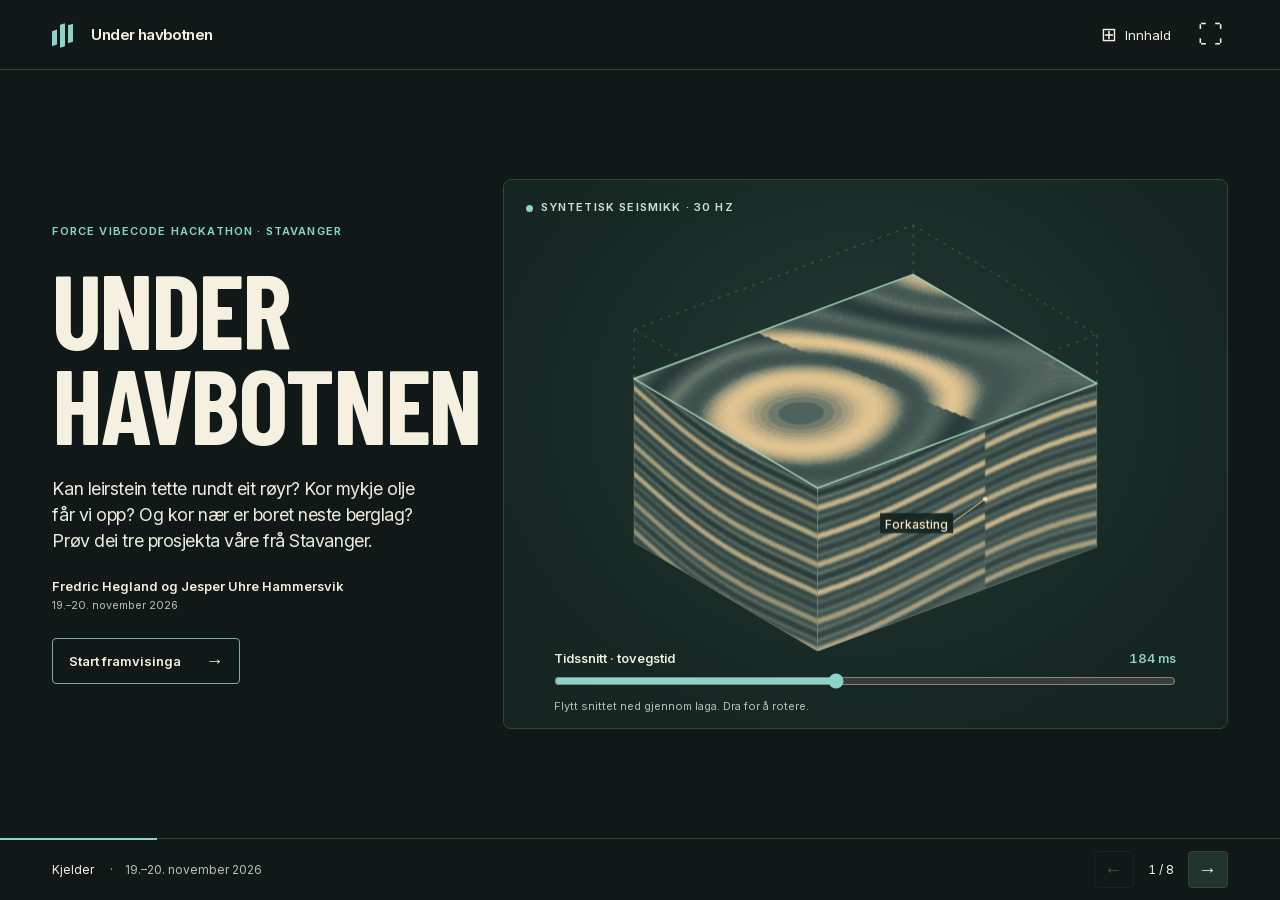
==== index.html @ 89a62d75 "Bygg om FORCE-framvisinga med interaktive geofaglege modellar" ====
<!doctype html>
<html lang="nn"><head><meta charset="utf-8"><meta name="viewport" content="width=device-width,initial-scale=1,viewport-fit=cover"><meta name="theme-color" content="#101a19"><title>Under havbotnen · FORCE VibeCode Hackathon</title><meta name="description" content="Tre geofaglege prosjekt frå FORCE VibeCode Hackathon i Stavanger. Utforsk leirstein, feltanslag og geostyring saman med Fredric og Jesper."><link rel="canonical" href="https://jeham3408.github.io/under-havbunnen/"><meta property="og:title" content="Under havbotnen | FORCE VibeCode Hackathon"><meta property="og:description" content="Kva kan vi lære frå ein brønn? Tre modellar du kan utforske sjølv."><meta property="og:image" content="https://jeham3408.github.io/under-havbunnen/media/stavanger.jpg"><meta property="og:image:alt" content="Fredric og Jesper på hackathonet i Stavanger."><meta property="og:url" content="https://jeham3408.github.io/under-havbunnen/"><meta property="og:type" content="website"><link rel="icon" href="data:,"><link rel="stylesheet" href="deck.css"></head>
<body><a href="#title" class="skip">Til lysbiletet</a>
<header><button id="word" class="word" aria-label="Til startsida"><span class="mark" aria-hidden="true"><i></i><i></i><i></i></span> Under havbotnen</button><div class="headtools"><button id="menu" aria-haspopup="dialog" aria-label="Opne innhald"><span class="gridico" aria-hidden="true">⊞</span> Innhald</button><button id="fs" aria-label="Fullskjerm" title="Fullskjerm (F)">⛶</button></div></header>
<main id="main"><article><div><p id="kicker"></p><h1 id="title" tabindex="-1">Under havbotnen</h1><p id="lead"></p><p id="detail"></p><div id="signature"></div><button class="start" id="start">Start framvisinga <b aria-hidden="true">→</b></button></div></article>
<section class="stage" aria-label="Figur og kontrollar">
<div id="hero"><div class="modeltag"><span class="pin"></span>Syntetisk seismikk · 30 Hz</div><canvas id="rock" aria-label="Roter ein tredimensjonal modell av seismiske refleksjonar. Bruk piltastane når figuren har fokus." tabindex="0"></canvas><div id="slicePanel"><div class="sliderlabel"><label for="slice">Tidssnitt · tovegstid</label><output for="slice" id="sliceValue">184 ms</output></div><input type="range" id="slice" min="80" max="310" value="184" step="1"><p>Flytt snittet ned gjennom laga. Dra for å rotere.</p></div></div>
<div id="embedded" hidden></div><figure id="credits" hidden><img alt="Fredric og Jesper ved arbeidsbordet framfor seismikkskjermen i Stavanger." src="media/stavanger.jpg"><figcaption>Arbeidsbordet vårt i Stavanger. Foto frå <a href="https://www.linkedin.com/feed/update/urn:li:activity:7530928332482232320/" target="_blank" rel="noopener">FORCE sitt innlegg ↗</a></figcaption></figure>
</section></main>
<footer><div class="rail" id="rail" aria-hidden="true"></div><button class="textbutton" id="refs" aria-haspopup="dialog">Kjelder</button><span class="footerlabel" id="footerlabel"></span><nav aria-label="Lysbilete"><button id="prev" aria-label="Førre lysbilete">←</button><span id="number"></span><button id="next" aria-label="Neste lysbilete">→</button></nav></footer>
<dialog id="dialog"><div class="dialogtop"><h2 id="dialogtitle"></h2><button id="close" aria-label="Lukk">×</button></div><div id="dialogbody"></div></dialog><p class="sr" id="announcement" aria-live="polite"></p>
<script defer src="hero.js"></script><script defer src="deck.js"></script></body></html>
---- deck.css ----
@font-face{font-family:Barlow;src:url('fonts/barlow.woff2') format('woff2');font-weight:700;font-display:swap}
@font-face{font-family:Inter;src:url('fonts/inter.woff2') format('woff2');font-weight:100 900;font-display:swap}
:root{color-scheme:dark;--ground:#101918;--ink:#f5f0df;--dim:#b3c1b8;--mint:#8bd4c8;--line:#35433e;--gold:#e3b780;--pad:clamp(20px,4.1vw,76px);font-family:Inter,Arial,sans-serif;background:var(--ground);color:var(--ink)}
*{box-sizing:border-box}html,body{margin:0;min-height:100%;}body{min-height:100svh;display:flex;flex-direction:column}button,a,input{-webkit-tap-highlight-color:transparent}button{font:inherit;color:inherit;cursor:pointer;border:0;background:none}button:hover,a:hover{color:#a7e7da}button:focus-visible,a:focus-visible,input:focus-visible,canvas:focus-visible{outline:2px solid var(--mint);outline-offset:3px}button:disabled{opacity:.25;cursor:default}a{color:var(--mint);text-underline-offset:3px}body>header{height:70px;flex:none;display:flex;align-items:center;justify-content:space-between;padding:0 var(--pad);border-bottom:1px solid var(--line)}.word{display:flex;align-items:center;gap:12px;font-size:15px;font-weight:630;padding:10px 0;letter-spacing:-.04em}.mark{width:27px;height:23px;display:flex;gap:3px;align-items:center;transform:skewY(-17deg)}.mark i{width:5px;background:var(--mint);height:15px}.mark i:nth-child(2){height:23px}.mark i:nth-child(3){height:18px}.headtools{display:flex;align-items:center;gap:17px}.headtools button{font-size:13px;min-height:42px;padding:3px 5px}.gridico{font-size:19px;vertical-align:-1px;margin-right:4px}#fs{font-family:Arial,sans-serif;font-size:25px}.sr,.skip:not(:focus){position:absolute;width:1px;height:1px;margin:-1px;clip-path:inset(50%);overflow:hidden}.skip:focus{position:absolute;z-index:5;background:var(--ground);padding:12px}
main{width:100%;margin:auto;display:grid;grid-template-columns:minmax(260px,0.77fr) minmax(0,1.37fr);align-items:center;gap:clamp(22px,3.35vw,66px);padding:clamp(20px,3.1vh,42px) var(--pad);flex:1 0 auto;max-width:2050px}article{align-self:stretch;display:flex;align-items:center}article>div{width:100%}#kicker,.modeltag,.over{color:var(--mint);font-size:11px;line-height:1.45;font-weight:630;letter-spacing:.105em;text-transform:uppercase}#kicker{margin:0 0 clamp(14px,2.4vh,25px)}h1,.dialogtop h2{font:700 clamp(59px,6.35vw,133px)/.93 Barlow,'Arial Narrow',sans-serif;text-transform:uppercase;letter-spacing:-.023em;margin:0;text-wrap:balance}h1 span{display:block}h1:focus{outline:0}.cover h1{font-size:clamp(77px,8.2vw,154px);line-height:.90}#lead{font-size:clamp(17px,1.39vw,26px);line-height:1.45;max-width:34ch;margin:clamp(18px,2.9vh,32px) 0 0;color:#ecebdd;letter-spacing:-.025em}#detail{color:var(--dim);font-size:clamp(13px,1.02vw,17px);line-height:1.6;max-width:44ch;margin:15px 0 0}#signature{font-size:13px;font-weight:580;line-height:1.65;margin:22px 0 0}#signature small{display:block;color:var(--dim);font-weight:400}#signature:empty,#detail:empty{display:none}.start{display:inline-flex;align-items:center;gap:24px;border:1px solid #80aa9e;border-radius:4px;padding:11px 16px;font-size:13px;font-weight:600;margin-top:23px}.start b{font-size:18px}.stage{border:1px solid #35443e;border-radius:8px;position:relative;background:#142322;aspect-ratio:1.32;max-height:calc(100svh - 165px);min-height:435px;overflow:hidden;isolation:isolate}#hero,#embedded,#credits{position:absolute;inset:0;margin:0}#hero{background:radial-gradient(ellipse at 50% 42%,#263934 0%,#172925 62%,#14231f 100%)}.modeltag{position:absolute;left:22px;top:20px;z-index:1;display:flex;align-items:center;gap:8px;color:#c5e2d5}.pin{width:7px;height:7px;background:var(--mint);border-radius:50%}#rock{width:100%;height:calc(100% - 77px);display:block;touch-action:none;cursor:grab}#rock:active{cursor:grabbing}#slicePanel{position:absolute;bottom:14px;left:7%;right:7%;padding:0 0 1px}#slicePanel p{font-size:11px;color:var(--dim);margin:6px 0 0}.sliderlabel{display:flex;justify-content:space-between;align-items:center;font-size:13px;font-weight:560}.sliderlabel output{font-variant-numeric:tabular-nums;color:var(--mint)}input[type=range]{width:100%;accent-color:var(--mint);margin:7px 0 0}iframe{border:0;display:block;width:100%;height:100%;background:#142322}#credits img{width:100%;height:100%;object-fit:cover;object-position:46% 43%;display:block}#credits figcaption{position:absolute;left:0;right:0;bottom:0;padding:45px 20px 13px;background:linear-gradient(transparent,#09120eeb);font-size:12px;color:#fff}#credits a{color:#dbf5e9}
footer{height:62px;flex:none;border-top:1px solid var(--line);display:flex;align-items:center;justify-content:space-between;padding:0 var(--pad);position:relative;gap:16px}.rail{display:flex;gap:4px;position:absolute;top:-1px;left:0;right:0;height:2px;pointer-events:none}.rail i{flex:1;background:transparent}.rail i.seen{background:#79a69a}.rail i.current{background:var(--mint)}.textbutton,.footerlabel,footer nav span{font-size:12px}.textbutton{padding:10px 0}.footerlabel{color:var(--dim);margin-right:auto}.footerlabel:before{content:'·';margin:0 12px 0 0}footer nav{display:flex;align-items:center;gap:14px;font-variant-numeric:tabular-nums}footer nav button,.dialogtop button{width:40px;height:37px;border:1px solid var(--line);border-radius:4px;font-size:19px}footer nav button:last-child{background:#21332d}.dialogtop{display:flex;justify-content:space-between;align-items:center;gap:20px;margin-bottom:18px}.dialogtop h2{font-size:44px}dialog{background:#192824;border:1px solid #55665d;border-radius:8px;color:var(--ink);padding:24px;width:min(525px,91vw);max-height:83svh}dialog::backdrop{background:#05100edb}#dialogbody .toc{display:flex;align-items:baseline;width:100%;text-align:left;gap:14px;padding:10px 0;border-bottom:1px solid var(--line);font-size:15px}#dialogbody .toc small{color:var(--mint);font-variant-numeric:tabular-nums}#dialogbody h3{font-size:17px;margin:20px 0 6px}#dialogbody p,#dialogbody li{font-size:14px;line-height:1.55;color:#c5cec7}#dialogbody ul{padding-left:19px}[hidden]{display:none!important}
@media(min-width:1000px) and (max-height:740px){main{padding-top:17px;padding-bottom:17px}.stage{max-height:calc(100svh - 142px)}body>header{height:56px}footer{height:50px}#lead{margin-top:15px}#kicker{margin-bottom:12px}#detail{margin-top:11px}.start,#signature{margin-top:16px}}
@media(max-width:850px){:root{--pad:clamp(14px,3.4vw,25px)}body>header{height:50px}main{grid-template-columns:1fr;gap:17px;padding-top:20px;padding-bottom:18px;align-content:start}article{display:block}h1,.cover h1{font-size:clamp(43px,8.3vw,64px);line-height:.96}h1 span{display:inline}h1 span+span:before{content:' '}#kicker{font-size:10px;margin:0 0 7px}#lead{font-size:16px;line-height:1.4;margin:8px 0 0;max-width:65ch}#detail{font-size:13px;line-height:1.45;margin:5px 0 0;max-width:70ch}#signature{font-size:12px;margin:8px 0 0}#signature small{display:inline;margin-left:8px}.start{padding:6px 10px;font-size:12px;margin-top:9px;min-height:33px}.stage{min-height:465px;max-height:none;aspect-ratio:auto;height:min(72vw,590px);width:100%}.cover .stage{min-height:355px;height:min(78vw,530px)}.closing .stage{min-height:280px;height:min(73vw,500px)}footer{position:sticky;bottom:0;background:#101918fa;height:51px;z-index:3}footer nav{gap:10px}#fs{font-size:22px}.headtools{gap:12px}}
@media(max-width:410px){#signature small{display:block;margin:0}.footerlabel{display:none}.stage{min-height:465px}main{gap:13px;padding-top:16px}.word{font-size:14px}.modeltag{left:14px;top:14px}.cover .stage{min-height:330px}}
@media(prefers-reduced-motion:no-preference){article.changed{animation:intro .24s ease-out}@keyframes intro{from{opacity:.6;transform:translateY(4px)}to{opacity:1;transform:none}}}
@media(max-width:365px){main{padding-top:12px;gap:12px}.stage{width:calc(100% + 16px);margin-left:-8px}h1,.cover h1{font-size:39px}#lead{font-size:15px}#detail{font-size:12px}.headtools button{padding-left:2px;padding-right:2px}.headtools{gap:7px}}
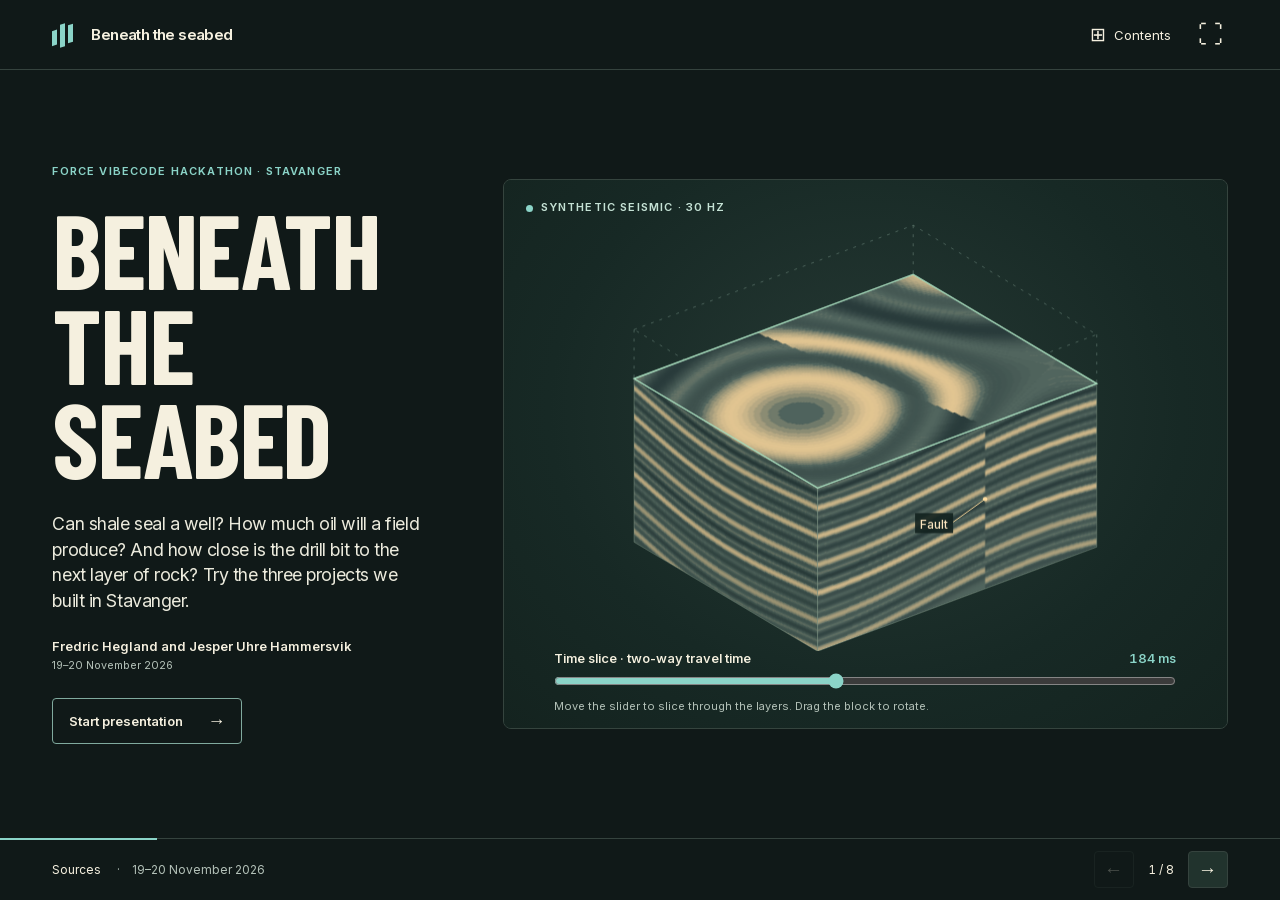
==== commit e3d6f2b4: "Present the hackathon projects and simulations in English" ====
--- a/index.html
+++ b/index.html
@@ -1,12 +1,12 @@
 <!doctype html>
-<html lang="nn"><head><meta charset="utf-8"><meta name="viewport" content="width=device-width,initial-scale=1,viewport-fit=cover"><meta name="theme-color" content="#101a19"><title>Under havbotnen · FORCE VibeCode Hackathon</title><meta name="description" content="Tre geofaglege prosjekt frå FORCE VibeCode Hackathon i Stavanger. Utforsk leirstein, feltanslag og geostyring saman med Fredric og Jesper."><link rel="canonical" href="https://jeham3408.github.io/under-havbunnen/"><meta property="og:title" content="Under havbotnen | FORCE VibeCode Hackathon"><meta property="og:description" content="Kva kan vi lære frå ein brønn? Tre modellar du kan utforske sjølv."><meta property="og:image" content="https://jeham3408.github.io/under-havbunnen/media/stavanger.jpg"><meta property="og:image:alt" content="Fredric og Jesper på hackathonet i Stavanger."><meta property="og:url" content="https://jeham3408.github.io/under-havbunnen/"><meta property="og:type" content="website"><link rel="icon" href="data:,"><link rel="stylesheet" href="deck.css"></head>
-<body><a href="#title" class="skip">Til lysbiletet</a>
-<header><button id="word" class="word" aria-label="Til startsida"><span class="mark" aria-hidden="true"><i></i><i></i><i></i></span> Under havbotnen</button><div class="headtools"><button id="menu" aria-haspopup="dialog" aria-label="Opne innhald"><span class="gridico" aria-hidden="true">⊞</span> Innhald</button><button id="fs" aria-label="Fullskjerm" title="Fullskjerm (F)">⛶</button></div></header>
-<main id="main"><article><div><p id="kicker"></p><h1 id="title" tabindex="-1">Under havbotnen</h1><p id="lead"></p><p id="detail"></p><div id="signature"></div><button class="start" id="start">Start framvisinga <b aria-hidden="true">→</b></button></div></article>
-<section class="stage" aria-label="Figur og kontrollar">
-<div id="hero"><div class="modeltag"><span class="pin"></span>Syntetisk seismikk · 30 Hz</div><canvas id="rock" aria-label="Roter ein tredimensjonal modell av seismiske refleksjonar. Bruk piltastane når figuren har fokus." tabindex="0"></canvas><div id="slicePanel"><div class="sliderlabel"><label for="slice">Tidssnitt · tovegstid</label><output for="slice" id="sliceValue">184 ms</output></div><input type="range" id="slice" min="80" max="310" value="184" step="1"><p>Flytt snittet ned gjennom laga. Dra for å rotere.</p></div></div>
-<div id="embedded" hidden></div><figure id="credits" hidden><img alt="Fredric og Jesper ved arbeidsbordet framfor seismikkskjermen i Stavanger." src="media/stavanger.jpg"><figcaption>Arbeidsbordet vårt i Stavanger. Foto frå <a href="https://www.linkedin.com/feed/update/urn:li:activity:7530928332482232320/" target="_blank" rel="noopener">FORCE sitt innlegg ↗</a></figcaption></figure>
+<html lang="en-GB"><head><meta charset="utf-8"><meta name="viewport" content="width=device-width,initial-scale=1,viewport-fit=cover"><meta name="theme-color" content="#101a19"><title>Beneath the seabed · FORCE VibeCode Hackathon</title><meta name="description" content="Explore a creeping shale sample, early oil reserve estimates and geosteering with Fredric Hegland and Jesper Uhre Hammersvik at the FORCE VibeCode Hackathon in Stavanger."><link rel="canonical" href="https://jeham3408.github.io/under-havbunnen/"><meta property="og:title" content="Beneath the seabed | FORCE VibeCode Hackathon"><meta property="og:description" content="What can we learn from a well? Try three interactive geoscience projects from Stavanger."><meta property="og:image" content="https://jeham3408.github.io/under-havbunnen/media/stavanger.jpg"><meta property="og:image:alt" content="Fredric and Jesper at the FORCE hackathon in Stavanger."><meta property="og:url" content="https://jeham3408.github.io/under-havbunnen/"><meta property="og:type" content="website"><link rel="icon" href="data:,"><link rel="stylesheet" href="deck.css?v=8d1d11e9b7"></head>
+<body><a href="#title" class="skip">Skip to the slide</a>
+<header><button id="word" class="word" aria-label="Back to the first slide"><span class="mark" aria-hidden="true"><i></i><i></i><i></i></span> Beneath the seabed</button><div class="headtools"><button id="menu" aria-haspopup="dialog" aria-label="Open contents"><span class="gridico" aria-hidden="true">⊞</span> Contents</button><button id="fs" aria-label="Full screen" title="Full screen (F)">⛶</button></div></header>
+<main id="main"><article><div><p id="kicker"></p><h1 id="title" tabindex="-1">Beneath the seabed</h1><p id="lead"></p><p id="detail"></p><a id="projectLink" target="_blank" rel="noopener" hidden></a><div id="signature"></div><button class="start" id="start">Start presentation <b aria-hidden="true">→</b></button></div></article>
+<section class="stage" aria-label="Figure and controls">
+<div id="hero"><div class="modeltag"><span class="pin"></span>Synthetic seismic · 30 Hz</div><canvas id="rock" aria-label="Rotate the 3D seismic model. With the figure focused, use the arrow keys to rotate." tabindex="0"></canvas><div id="slicePanel"><div class="sliderlabel"><label for="slice">Time slice · two-way travel time</label><output for="slice" id="sliceValue">184 ms</output></div><input type="range" id="slice" min="80" max="310" value="184" step="1"><p>Move the slider to slice through the layers. Drag the block to rotate.</p></div></div>
+<div id="embedded" hidden></div><div id="loading" role="status" hidden>Loading model …</div><figure id="credits" hidden><img alt="Fredric and Jesper at their table in front of the seismic display in Stavanger." src="media/stavanger.jpg"><figcaption>Our table in Stavanger. Photo from <a href="https://www.linkedin.com/feed/update/urn:li:activity:7530928332482232320/" target="_blank" rel="noopener">FORCE’s post ↗</a></figcaption></figure>
 </section></main>
-<footer><div class="rail" id="rail" aria-hidden="true"></div><button class="textbutton" id="refs" aria-haspopup="dialog">Kjelder</button><span class="footerlabel" id="footerlabel"></span><nav aria-label="Lysbilete"><button id="prev" aria-label="Førre lysbilete">←</button><span id="number"></span><button id="next" aria-label="Neste lysbilete">→</button></nav></footer>
-<dialog id="dialog"><div class="dialogtop"><h2 id="dialogtitle"></h2><button id="close" aria-label="Lukk">×</button></div><div id="dialogbody"></div></dialog><p class="sr" id="announcement" aria-live="polite"></p>
-<script defer src="hero.js"></script><script defer src="deck.js"></script></body></html>
+<footer><div class="rail" id="rail" aria-hidden="true"></div><button class="textbutton" id="refs" aria-haspopup="dialog">Sources</button><span class="footerlabel" id="footerlabel"></span><nav aria-label="Slides"><button id="prev" aria-label="Previous slide">←</button><span id="number"></span><button id="next" aria-label="Next slide">→</button></nav></footer>
+<dialog id="dialog"><div class="dialogtop"><h2 id="dialogtitle"></h2><button id="close" aria-label="Close">×</button></div><div id="dialogbody"></div></dialog><p class="sr" id="announcement" aria-live="polite"></p>
+<script defer src="hero.js?v=c4e076739d"></script><script defer src="deck.js?v=50efdbec40"></script></body></html>
--- a/deck.css
+++ b/deck.css
@@ -9,3 +9,8 @@
 @media(max-width:410px){#signature small{display:block;margin:0}.footerlabel{display:none}.stage{min-height:465px}main{gap:13px;padding-top:16px}.word{font-size:14px}.modeltag{left:14px;top:14px}.cover .stage{min-height:330px}}
 @media(prefers-reduced-motion:no-preference){article.changed{animation:intro .24s ease-out}@keyframes intro{from{opacity:.6;transform:translateY(4px)}to{opacity:1;transform:none}}}
 @media(max-width:365px){main{padding-top:12px;gap:12px}.stage{width:calc(100% + 16px);margin-left:-8px}h1,.cover h1{font-size:39px}#lead{font-size:15px}#detail{font-size:12px}.headtools button{padding-left:2px;padding-right:2px}.headtools{gap:7px}}
+
+#loading{position:absolute;inset:0;display:grid;place-items:center;background:#142322;color:#c8d8cb;letter-spacing:.01em;font-size:14px}
+
+#projectLink{display:inline-block;margin-top:12px;font-weight:560;font-size:12px;text-decoration-color:#638b80}
+@media(max-width:850px){#projectLink{margin-top:7px}}
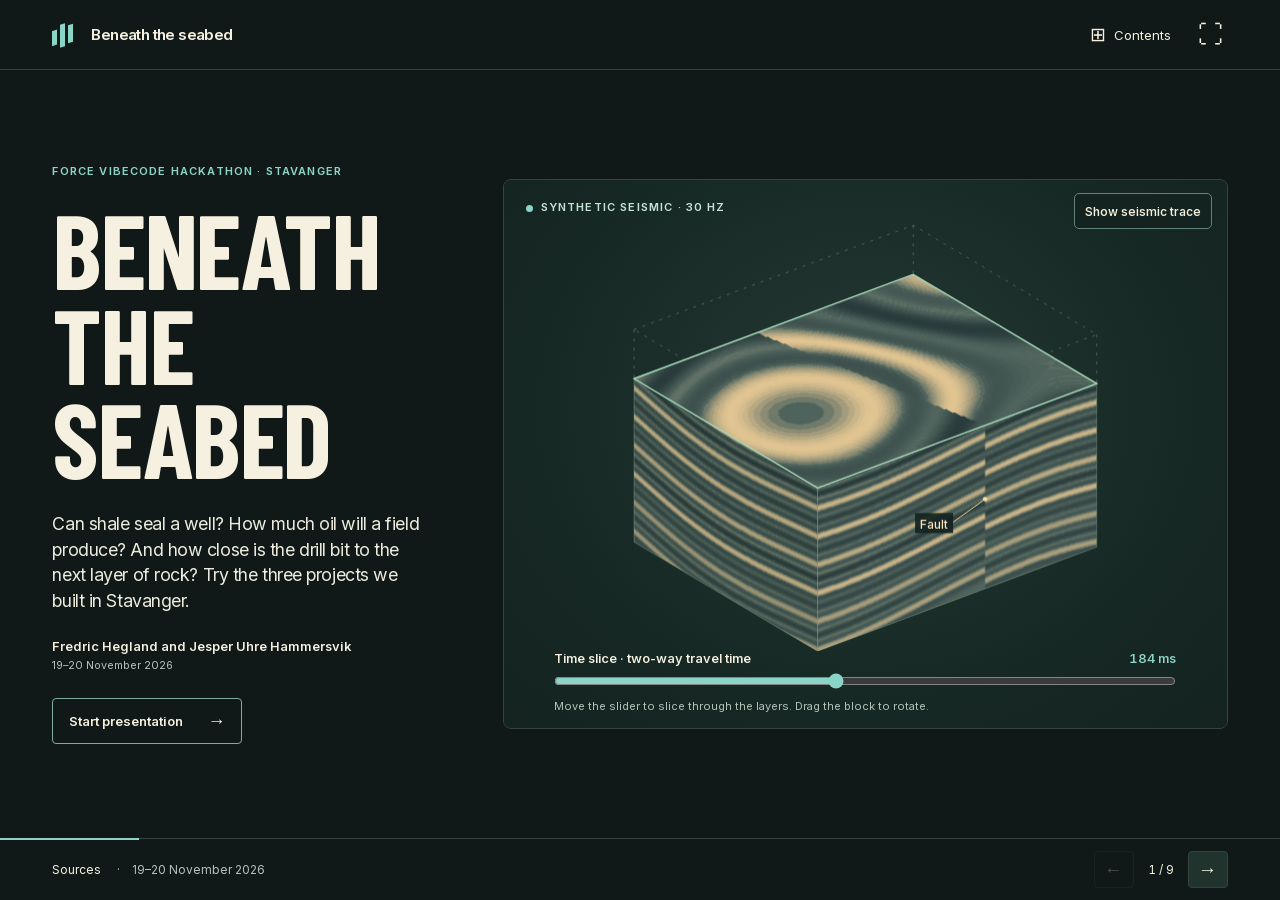
==== commit 4933cc42: "Show how Maxwell, shale flow and reservoir volumes drive the simulations" ====
--- a/index.html
+++ b/index.html
@@ -1,12 +1,12 @@
 <!doctype html>
-<html lang="en-GB"><head><meta charset="utf-8"><meta name="viewport" content="width=device-width,initial-scale=1,viewport-fit=cover"><meta name="theme-color" content="#101a19"><title>Beneath the seabed · FORCE VibeCode Hackathon</title><meta name="description" content="Explore a creeping shale sample, early oil reserve estimates and geosteering with Fredric Hegland and Jesper Uhre Hammersvik at the FORCE VibeCode Hackathon in Stavanger."><link rel="canonical" href="https://jeham3408.github.io/under-havbunnen/"><meta property="og:title" content="Beneath the seabed | FORCE VibeCode Hackathon"><meta property="og:description" content="What can we learn from a well? Try three interactive geoscience projects from Stavanger."><meta property="og:image" content="https://jeham3408.github.io/under-havbunnen/media/stavanger.jpg"><meta property="og:image:alt" content="Fredric and Jesper at the FORCE hackathon in Stavanger."><meta property="og:url" content="https://jeham3408.github.io/under-havbunnen/"><meta property="og:type" content="website"><link rel="icon" href="data:,"><link rel="stylesheet" href="deck.css?v=8d1d11e9b7"></head>
+<html lang="en-GB"><head><meta charset="utf-8"><meta name="viewport" content="width=device-width,initial-scale=1,viewport-fit=cover"><meta name="theme-color" content="#101a19"><title>Beneath the seabed · FORCE VibeCode Hackathon</title><meta name="description" content="Explore a creeping shale sample, early oil reserve estimates and geosteering with Fredric Hegland and Jesper Uhre Hammersvik at the FORCE VibeCode Hackathon in Stavanger."><link rel="canonical" href="https://jeham3408.github.io/under-havbunnen/"><meta property="og:title" content="Beneath the seabed | FORCE VibeCode Hackathon"><meta property="og:description" content="What can we learn from a well? Try three interactive geoscience projects from Stavanger."><meta property="og:image" content="https://jeham3408.github.io/under-havbunnen/media/stavanger.jpg"><meta property="og:image:alt" content="Fredric and Jesper at the FORCE hackathon in Stavanger."><meta property="og:url" content="https://jeham3408.github.io/under-havbunnen/"><meta property="og:type" content="website"><link rel="icon" href="data:,"><link rel="stylesheet" href="deck.css?v=1b5a909166"></head>
 <body><a href="#title" class="skip">Skip to the slide</a>
 <header><button id="word" class="word" aria-label="Back to the first slide"><span class="mark" aria-hidden="true"><i></i><i></i><i></i></span> Beneath the seabed</button><div class="headtools"><button id="menu" aria-haspopup="dialog" aria-label="Open contents"><span class="gridico" aria-hidden="true">⊞</span> Contents</button><button id="fs" aria-label="Full screen" title="Full screen (F)">⛶</button></div></header>
 <main id="main"><article><div><p id="kicker"></p><h1 id="title" tabindex="-1">Beneath the seabed</h1><p id="lead"></p><p id="detail"></p><a id="projectLink" target="_blank" rel="noopener" hidden></a><div id="signature"></div><button class="start" id="start">Start presentation <b aria-hidden="true">→</b></button></div></article>
 <section class="stage" aria-label="Figure and controls">
-<div id="hero"><div class="modeltag"><span class="pin"></span>Synthetic seismic · 30 Hz</div><canvas id="rock" aria-label="Rotate the 3D seismic model. With the figure focused, use the arrow keys to rotate." tabindex="0"></canvas><div id="slicePanel"><div class="sliderlabel"><label for="slice">Time slice · two-way travel time</label><output for="slice" id="sliceValue">184 ms</output></div><input type="range" id="slice" min="80" max="310" value="184" step="1"><p>Move the slider to slice through the layers. Drag the block to rotate.</p></div></div>
+<div id="hero"><div class="modeltag"><span class="pin"></span>Synthetic seismic · 30 Hz</div><button type="button" id="trace-toggle" aria-controls="trace-panel" aria-pressed="false">Show seismic trace</button><canvas id="rock" aria-label="Rotate the 3D seismic model. With the figure focused, use the arrow keys to rotate." tabindex="0"></canvas><div id="trace-panel" hidden><h2>One trace through the centre</h2><p>Each change in acoustic impedance reflects part of the pulse. The reflected pulses add together to form the trace.</p><svg id="centre-trace" role="img" aria-label="Reflection coefficients and calculated seismic amplitudes at the centre of the synthetic block"></svg><span id="trace-reading"></span></div><div id="slicePanel"><div class="sliderlabel"><label for="slice">Time slice · two-way travel time</label><output for="slice" id="sliceValue">184 ms</output></div><input type="range" id="slice" min="80" max="310" value="184" step="1"><p id="slice-help">Move the slider to slice through the layers. Drag the block to rotate.</p></div></div>
 <div id="embedded" hidden></div><div id="loading" role="status" hidden>Loading model …</div><figure id="credits" hidden><img alt="Fredric and Jesper at their table in front of the seismic display in Stavanger." src="media/stavanger.jpg"><figcaption>Our table in Stavanger. Photo from <a href="https://www.linkedin.com/feed/update/urn:li:activity:7530928332482232320/" target="_blank" rel="noopener">FORCE’s post ↗</a></figcaption></figure>
 </section></main>
 <footer><div class="rail" id="rail" aria-hidden="true"></div><button class="textbutton" id="refs" aria-haspopup="dialog">Sources</button><span class="footerlabel" id="footerlabel"></span><nav aria-label="Slides"><button id="prev" aria-label="Previous slide">←</button><span id="number"></span><button id="next" aria-label="Next slide">→</button></nav></footer>
 <dialog id="dialog"><div class="dialogtop"><h2 id="dialogtitle"></h2><button id="close" aria-label="Close">×</button></div><div id="dialogbody"></div></dialog><p class="sr" id="announcement" aria-live="polite"></p>
-<script defer src="hero.js?v=c4e076739d"></script><script defer src="deck.js?v=50efdbec40"></script></body></html>
+<script defer src="hero.js?v=b5ae75963d"></script><script defer src="deck.js?v=56c670f953"></script></body></html>
--- a/deck.css
+++ b/deck.css
@@ -14,3 +14,18 @@
 
 #projectLink{display:inline-block;margin-top:12px;font-weight:560;font-size:12px;text-decoration-color:#638b80}
 @media(max-width:850px){#projectLink{margin-top:7px}}
+
+#trace-toggle{position:absolute;right:15px;top:13px;z-index:2;min-height:36px;border:1px solid #628177;border-radius:5px;background:#142320ed;font-size:12px;font-weight:550;padding:6px 10px}
+#trace-toggle[aria-pressed="true"]{background:#d3e9d9;color:#192722}
+#trace-panel{position:absolute;inset:58px 6% 90px;display:flex;flex-direction:column}
+#trace-panel h2{font:700 clamp(20px,2.5vw,33px)/1.04 Barlow,sans-serif;margin:0}
+#trace-panel p{margin:5px 0 7px;font-size:clamp(12px,1.3vw,15px);line-height:1.35;color:#cad3c9;max-width:62ch}
+#centre-trace{display:block;flex:1;width:100%;min-height:112px}
+#trace-reading{font-size:12px;color:#aee0d4;font-variant-numeric:tabular-nums}
+@media(max-width:540px){#trace-panel{inset:47px 5% 73px}#trace-panel p{margin:3px 0;font-size:11px}#trace-toggle{right:9px;top:7px;font-size:11px;min-height:31px}#trace-panel h2{font-size:19px}#trace-reading{font-size:11px}}
+@media(max-width:540px){
+  .modeltag{font-size:9px;letter-spacing:.065em;gap:5px;left:11px;max-width:calc(100% - 136px)}
+  .cover .stage:has(#trace-toggle[aria-pressed="true"]){min-height:365px}
+  #trace-panel{bottom:105px}
+  #centre-trace{min-height:95px}
+}
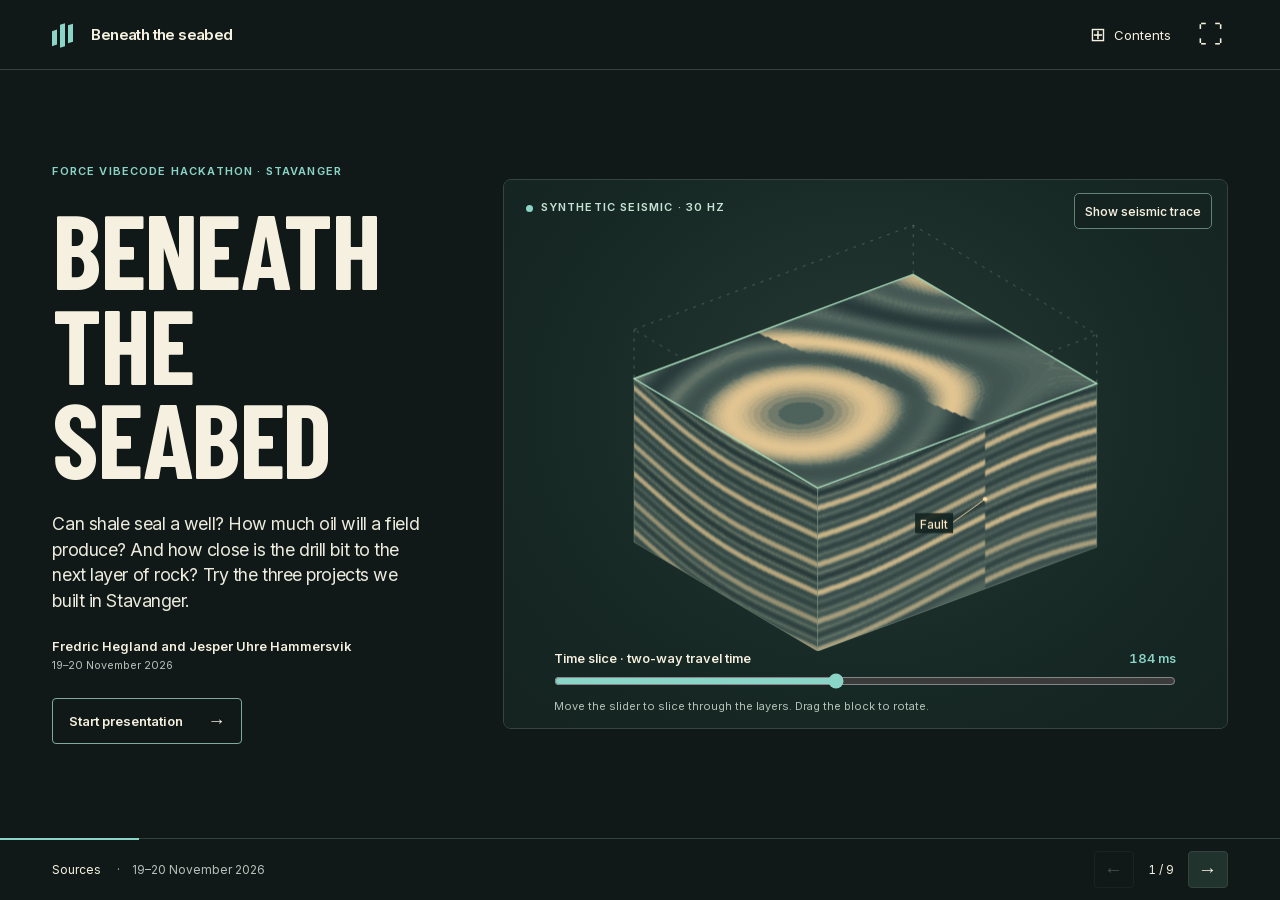
==== commit 703e0068: "Link the Nature’s Plug slides directly to the public atlas and Fram well" ====
--- a/index.html
+++ b/index.html
@@ -9,4 +9,4 @@
 </section></main>
 <footer><div class="rail" id="rail" aria-hidden="true"></div><button class="textbutton" id="refs" aria-haspopup="dialog">Sources</button><span class="footerlabel" id="footerlabel"></span><nav aria-label="Slides"><button id="prev" aria-label="Previous slide">←</button><span id="number"></span><button id="next" aria-label="Next slide">→</button></nav></footer>
 <dialog id="dialog"><div class="dialogtop"><h2 id="dialogtitle"></h2><button id="close" aria-label="Close">×</button></div><div id="dialogbody"></div></dialog><p class="sr" id="announcement" aria-live="polite"></p>
-<script defer src="hero.js?v=b5ae75963d"></script><script defer src="deck.js?v=56c670f953"></script></body></html>
+<script defer src="hero.js?v=b5ae75963d"></script><script defer src="deck.js?v=d0b76d6f78"></script></body></html>
